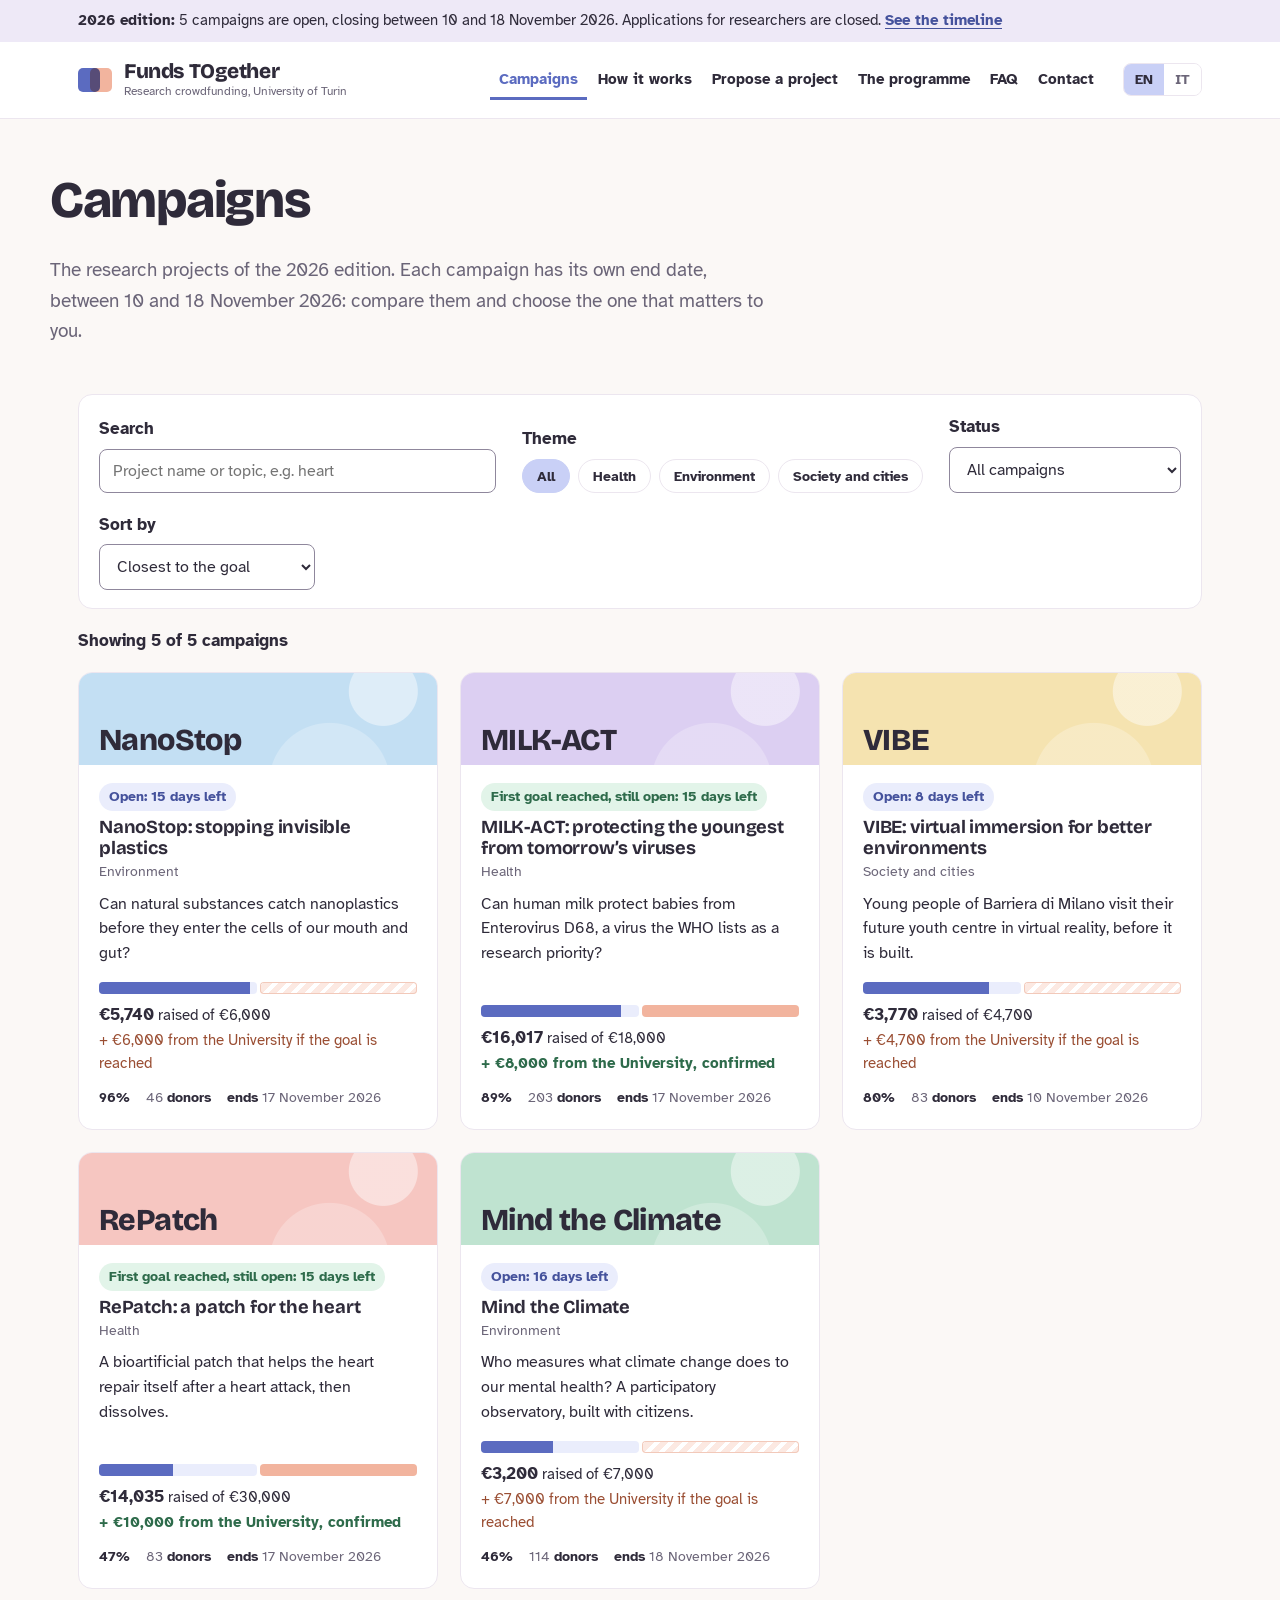
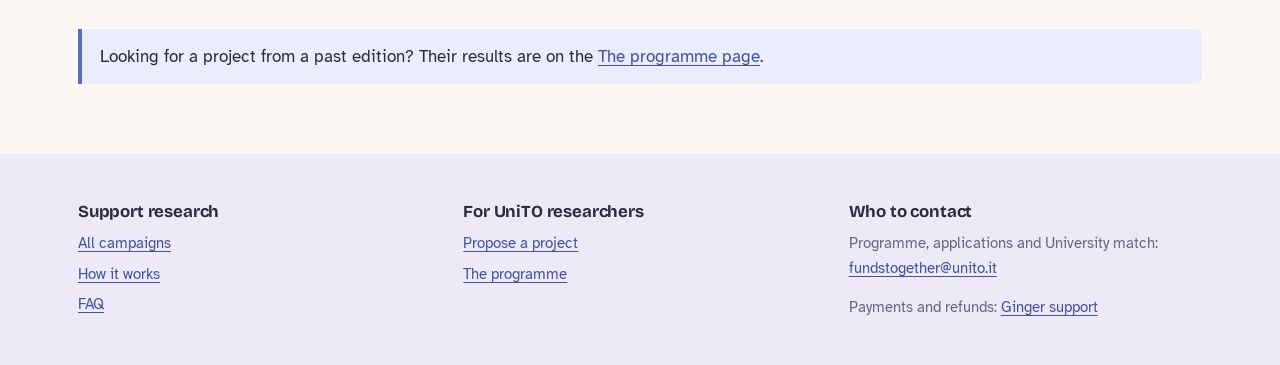
==== assignment2_gruppoL/campaigns.html @ 94614e78 "Add files via upload" ====
<!doctype html>
<html lang="en">
<head>
  <meta charset="utf-8">
  <meta name="viewport" content="width=device-width, initial-scale=1">
  <title>Campaigns | Funds TOgether</title>
  <script src="js/lang.js"></script>
  <link rel="stylesheet" href="css/style.css">
  <script src="js/data.js" defer></script>
  <script src="js/common.js" defer></script>
  <script src="js/campaigns.js" defer></script>
</head>
<body data-page="campaigns" data-title-en="Campaigns" data-title-it="Campagne">
  <div id="site-header"></div>

  <main id="main">
    <div class="wrap page-head">
      <h1><span data-l="en">Campaigns</span><span data-l="it">Campagne</span></h1>
      <p class="lead">
        <span data-l="en">The research projects of the 2026 edition. Each campaign has its own end date, between 10 and 18 November 2026: compare them and choose the one that matters to you.</span>
        <span data-l="it">I progetti di ricerca dell’edizione 2026. Ogni campagna ha la sua scadenza, tra il 10 e il 18 novembre 2026: confrontale e scegli quella che ti sta a cuore.</span>
      </p>
    </div>

    <div class="wrap" style="padding-bottom:70px">
      <form class="toolbar" id="filters" role="search" onsubmit="return false">
        <div class="field" style="flex:1 1 260px">
          <label for="q"><span data-l="en">Search</span><span data-l="it">Cerca</span></label>
          <input id="q" type="search" autocomplete="off" data-ph-en="Project name or topic, e.g. heart" data-ph-it="Nome del progetto o tema, es. cuore">
        </div>
        <div class="field">
          <span class="label" id="theme-label"><span data-l="en">Theme</span><span data-l="it">Tema</span></span>
          <div class="chips" role="group" aria-labelledby="theme-label" id="theme-chips">
            <button type="button" class="chip" data-theme="all" aria-pressed="true"><span data-l="en">All</span><span data-l="it">Tutti</span></button>
            <button type="button" class="chip" data-theme="health" aria-pressed="false"><span data-l="en">Health</span><span data-l="it">Salute</span></button>
            <button type="button" class="chip" data-theme="environment" aria-pressed="false"><span data-l="en">Environment</span><span data-l="it">Ambiente</span></button>
            <button type="button" class="chip" data-theme="society" aria-pressed="false"><span data-l="en">Society and cities</span><span data-l="it">Società e città</span></button>
          </div>
        </div>
        <div class="field">
          <label for="status"><span data-l="en">Status</span><span data-l="it">Stato</span></label>
          <select id="status">
            <option value="all" data-en="All campaigns" data-it="Tutte le campagne">All campaigns</option>
            <option value="open" data-en="Still collecting for the goal" data-it="Ancora in raccolta per l’obiettivo">Still collecting for the goal</option>
            <option value="reached" data-en="Goal already reached" data-it="Obiettivo già raggiunto">Goal already reached</option>
          </select>
        </div>
        <div class="field">
          <label for="sort"><span data-l="en">Sort by</span><span data-l="it">Ordina per</span></label>
          <select id="sort">
            <option value="close" data-en="Closest to the goal" data-it="Più vicini all’obiettivo">Closest to the goal</option>
            <option value="far" data-en="Most in need of support" data-it="Che hanno più bisogno di sostegno">Most in need of support</option>
            <option value="donors" data-en="Most donors" data-it="Più donatori">Most donors</option>
            <option value="az" data-en="Name (A–Z)" data-it="Nome (A–Z)">Name (A–Z)</option>
          </select>
        </div>
      </form>

      <h2 class="sr-only">Campaign list</h2>
      <p class="result-count" id="count" aria-live="polite"></p>
      <div class="card-grid" id="list"></div>

      <div class="empty" id="empty" hidden>
        <h2 style="font-size:1.3rem"><span data-l="en">No campaign matches these filters</span><span data-l="it">Nessuna campagna corrisponde a questi filtri</span></h2>
        <p><span data-l="en">Try another word, or show all the campaigns again.</span><span data-l="it">Prova un’altra parola, oppure mostra di nuovo tutte le campagne.</span></p>
        <button type="button" class="btn" id="reset"><span data-l="en">Show all campaigns</span><span data-l="it">Mostra tutte le campagne</span></button>
      </div>

      <div class="note note--info" style="margin-top:40px">
        <p>
          <span data-l="en">Looking for a project from a past edition? Their results are on the</span>
          <span data-l="it">Cerchi un progetto di un’edizione passata? I risultati sono nella pagina</span>
          <a href="programme.html#editions"><span data-l="en">The programme page</span><span data-l="it">Il programma</span></a>.
        </p>
      </div>
    </div>
  </main>

  <div id="site-footer"></div>
</body>
</html>
---- assignment2_gruppoL/css/style.css ----
@import url('https://fonts.googleapis.com/css2?family=Atkinson+Hyperlegible:ital,wght@0,400;0,700;1,400&family=Bricolage+Grotesque:opsz,wght@12..96,500;12..96,700;12..96,800&display=swap');

:root {
  --bg: #FBF8F6;
  --surface: #FFFFFF;
  --ink: #2F2B3A;
  --muted: #6B6578;
  --line: #ECE6EF;
  --donor: #5B6BC0;
  --donor-dark: #45529C;
  --donor-soft: #EAEDFC;
  --match: #F2B49E;
  --match-soft: #FCE9E2;
  --ok: #2E6B4B;
  --ok-soft: #E2F4E9;
  --err: #B44A4A;
  --err-soft: #FCE8E8;
  --radius: 14px;
  --btn: #C9D0F6;
  --btn-hover: #B4BEF1;
  --pastel: #EEE9F7;
  --font-body: 'Atkinson Hyperlegible', 'Segoe UI', system-ui, sans-serif;
  --font-head: 'Bricolage Grotesque', 'Segoe UI', system-ui, sans-serif;
}

html[lang="en"] [data-l="it"],
html[lang="it"] [data-l="en"] { display: none !important; }

*, *::before, *::after { box-sizing: border-box; }
html { scroll-behavior: smooth; }
body {
  margin: 0;
  background: var(--bg);
  color: var(--ink);
  font: 17px/1.6 var(--font-body);
  -webkit-font-smoothing: antialiased;
}
img { max-width: 100%; display: block; }
a { color: var(--donor); text-underline-offset: 3px; }
a:hover { color: var(--donor-dark); }
h1, h2, h3, h4 { font-family: var(--font-head); line-height: 1.15; margin: 0 0 .5em; letter-spacing: -0.01em; }
h1 { font-size: clamp(2.3rem, 4vw, 3.5rem); font-weight: 800; letter-spacing: -0.025em; }
h2 { font-size: 1.85rem; font-weight: 700; }
h3 { font-size: 1.25rem; font-weight: 700; }
p { margin: 0 0 1em; }
.lead { font-size: 1.2rem; color: var(--muted); max-width: 60ch; }
.muted { color: var(--muted); }
.small { font-size: .9rem; }
.wrap { max-width: 1180px; margin: 0 auto; padding: 0 28px; }
.narrow { max-width: 760px; }
.sr-only { position: absolute; width: 1px; height: 1px; overflow: hidden; clip: rect(0 0 0 0); white-space: nowrap; }
:focus-visible { outline: 3px solid var(--donor); outline-offset: 2px; border-radius: 4px; }

.skip { position: absolute; left: 12px; top: -60px; background: var(--ink); color: #fff; padding: 10px 16px; border-radius: 6px; z-index: 50; }
.skip:focus { top: 12px; color: #fff; }

/* ---------- edition bar (problem C3: always say which phase we are in) ---------- */
.edition-bar { background: var(--pastel); color: var(--ink); font-size: .92rem; }
.edition-bar p { margin: 0; padding: 9px 0; }
.edition-bar a { color: var(--donor-dark); font-weight: 700; }

.site-header { background: var(--surface); border-bottom: 1px solid var(--line); position: sticky; top: 0; z-index: 20; }
.header-inner { display: flex; align-items: center; gap: 20px; min-height: 76px; }
.brand { display: flex; align-items: center; gap: 12px; text-decoration: none; color: var(--ink); flex-shrink: 0; }
.brand:hover { color: var(--ink); }
.brand-mark { position: relative; width: 34px; height: 24px; }
.brand-mark i { position: absolute; top: 0; width: 22px; height: 24px; border-radius: 5px; }
.brand-mark i:first-child { left: 0; background: var(--donor); }
.brand-mark i:last-child { right: 0; background: var(--match); mix-blend-mode: multiply; }
.brand-text { display: flex; flex-direction: column; line-height: 1.15; }
.brand-name { font-family: var(--font-head); font-weight: 800; font-size: 1.3rem; letter-spacing: -0.02em; }
.brand-sub { font-size: .78rem; color: var(--muted); }
.nav { list-style: none; margin: 0; padding: 0; display: flex; gap: 2px; flex-wrap: nowrap; white-space: nowrap; }
.nav a { display: block; padding: 8px 9px; color: var(--ink); text-decoration: none; font-weight: 700; font-size: .95rem; border-radius: 6px; }
.nav a:hover { background: var(--bg); color: var(--ink); }
.nav a[aria-current="page"] { color: var(--donor); box-shadow: inset 0 -3px 0 var(--donor); border-radius: 0; }
nav[aria-label="Main"] { margin-left: auto; }
.lang-switch { display: flex; border: 1px solid var(--line); border-radius: 8px; overflow: hidden; flex-shrink: 0; }
.lang-switch button { font: 700 .85rem var(--font-body); padding: 7px 11px; border: 0; background: var(--surface); color: var(--muted); cursor: pointer; }
.lang-switch button[aria-pressed="true"] { background: var(--btn); color: var(--ink); }
.lang-switch button:hover:not([aria-pressed="true"]) { background: var(--bg); color: var(--ink); }

.btn {
  display: inline-flex; align-items: center; justify-content: center; gap: 8px;
  font: 700 1rem var(--font-body); padding: 13px 22px; border-radius: 8px;
  border: 2px solid #7F8DD6; background: var(--btn); color: var(--ink); text-decoration: none; cursor: pointer;
}
.btn:hover { background: var(--btn-hover); border-color: var(--donor); color: var(--ink); }
.btn--ghost { background: transparent; color: var(--donor); }
.btn--ghost:hover { background: var(--donor-soft); color: var(--donor-dark); }
.btn--block { width: 100%; }
.btn[disabled], .btn[aria-disabled="true"] { opacity: .55; cursor: not-allowed; }
.btn .spinner { width: 16px; height: 16px; border: 2px solid rgba(47,43,58,.25); border-top-color: var(--ink); border-radius: 50%; animation: spin .8s linear infinite; }
@keyframes spin { to { transform: rotate(360deg); } }
.link-back { display: inline-block; margin-bottom: 18px; font-weight: 700; text-decoration: none; }
.link-back::before { content: '‹ '; }

main { display: block; }
.section { padding: 64px 0; }
.section--tight { padding: 40px 0; }
.section--white { background: var(--surface); border-top: 1px solid var(--line); border-bottom: 1px solid var(--line); }
.page-head { padding: 52px 0 28px; }
.page-head h1 { max-width: 20ch; }
.breadcrumb { font-size: .9rem; margin-bottom: 14px; color: var(--muted); }
.breadcrumb ol { list-style: none; margin: 0; padding: 0; display: flex; flex-wrap: wrap; gap: 6px; }
.breadcrumb li + li::before { content: '›'; margin-right: 6px; color: var(--muted); }
.section-head { display: flex; justify-content: space-between; align-items: end; gap: 20px; margin-bottom: 26px; flex-wrap: wrap; }
.section-head h2 { margin: 0; }

.hero { padding: 64px 0 56px; }
.hero-grid { display: grid; grid-template-columns: 1.15fr .85fr; gap: 56px; align-items: start; }
.hero h1 { max-width: 16ch; }
.paths { display: grid; grid-template-columns: 1fr 1fr; gap: 16px; margin-top: 30px; }
.path {
  display: block; padding: 22px 22px 20px; border-radius: var(--radius); text-decoration: none;
  background: var(--surface); border: 2px solid var(--line); color: var(--ink);
}
.path:hover { border-color: var(--donor); color: var(--ink); }
.path strong { display: block; font-family: var(--font-head); font-size: 1.3rem; margin-bottom: 4px; color: var(--donor); }
.path span { color: var(--muted); font-size: .95rem; }
.path--primary { background: var(--btn); border-color: var(--btn); }
.path--primary strong, .path--primary span { color: var(--ink); }
.path--primary:hover { background: var(--btn-hover); border-color: var(--btn-hover); }

.simulator { background: var(--surface); border: 1px solid var(--line); border-radius: 14px; padding: 28px; }
.simulator h2 { font-size: 1.35rem; }
.sim-amount { display: flex; align-items: baseline; gap: 10px; margin: 18px 0 8px; }
.sim-amount output { font-family: var(--font-head); font-weight: 800; font-size: 2.6rem; line-height: 1; }
.sim-range { width: 100%; accent-color: var(--donor); margin: 6px 0 22px; }
.sim-bars { display: grid; grid-template-columns: auto 1fr; gap: 10px 14px; align-items: center; }
.sim-bar { height: 28px; border-radius: 6px; min-width: 6px; transition: width .25s ease; }
.sim-bar--you { background: var(--donor); }
.sim-bar--match { background: var(--match); }
.sim-total { margin-top: 18px; padding-top: 16px; border-top: 1px dashed var(--line); font-size: 1.05rem; }
.sim-total strong { font-family: var(--font-head); font-size: 1.5rem; }

.steps { list-style: none; margin: 0; padding: 0; display: grid; grid-template-columns: repeat(3, 1fr); gap: 28px; counter-reset: s; }
.steps li { counter-increment: s; position: relative; padding-top: 52px; }
.steps li::before {
  content: counter(s); position: absolute; top: 0; left: 0; width: 38px; height: 38px; border-radius: 50%;
  background: var(--pastel); color: var(--ink); font: 800 1.1rem/38px var(--font-head); text-align: center;
}
.steps h3 { margin-bottom: 6px; }
.steps--4 { grid-template-columns: repeat(4, 1fr); }

.card-grid { display: grid; grid-template-columns: repeat(auto-fill, minmax(330px, 1fr)); gap: 22px; }
.card { background: var(--surface); border: 1px solid var(--line); border-radius: var(--radius); overflow: hidden; display: flex; flex-direction: column; position: relative; }
.card:hover { border-color: #D8D0DE; }
.card-band {
  height: 92px; background: var(--accent); position: relative; overflow: hidden; display: flex; align-items: flex-end; padding: 0 20px 10px;
  background-image: radial-gradient(circle at 85% 20%, rgba(255,255,255,.45) 0 34px, transparent 35px), radial-gradient(circle at 70% 120%, rgba(255,255,255,.25) 0 60px, transparent 61px);
}
.card-short { font-family: var(--font-head); font-weight: 800; font-size: 1.9rem; color: var(--ink); letter-spacing: -0.02em; line-height: 1; }
.card-body { padding: 18px 20px 20px; display: flex; flex-direction: column; flex: 1; }
.card-title { font-size: 1.15rem; margin: 6px 0 2px; }
.card-title a { color: var(--ink); text-decoration: none; }
.card-title a::after { content: ''; position: absolute; inset: 0; }
.card-title a:hover { text-decoration: underline; }
.card-theme { font-size: .88rem; color: var(--muted); margin-bottom: 8px; }
.card-tagline { font-size: .97rem; margin-bottom: 16px; flex: 1; }
.card-facts { display: flex; flex-wrap: wrap; gap: 6px 16px; font-size: .9rem; color: var(--muted); margin: 10px 0 0; }
.card-facts span:first-child { color: var(--ink); font-weight: 700; }

.status { display: inline-block; font-size: .85rem; font-weight: 700; padding: 3px 10px; border-radius: 999px; margin: 0; align-self: flex-start; }
.status--open { background: var(--donor-soft); color: var(--donor-dark); }
.status--reached { background: var(--ok-soft); color: var(--ok); }
.status--closed { background: #F1EDF4; color: var(--muted); }

.meter-track { display: flex; gap: 3px; height: 12px; }
.meter--big .meter-track { height: 20px; }
.meter-donors, .meter-match { flex: 1; border-radius: 4px; overflow: hidden; position: relative; }
.meter-donors { background: var(--donor-soft); }
.meter-donors span { display: block; height: 100%; background: var(--donor); }
.meter-match { background: repeating-linear-gradient(-45deg, var(--match-soft) 0 6px, #fff 6px 10px); box-shadow: inset 0 0 0 1px #F2C9BA; }
.is-reached .meter-match { background: var(--match); box-shadow: none; }
.meter-legend { margin-top: 8px; font-size: .92rem; }
.meter-legend p { margin: 0; }
.meter-raised strong { font-size: 1.05rem; }
.meter--big .meter-raised { font-size: 1.05rem; }
.meter--big .meter-raised strong { font-family: var(--font-head); font-size: 1.9rem; }
.meter-match-label { color: #9A4E33; }
.is-reached .meter-match-label { color: var(--ok); font-weight: 700; }

.toolbar { background: var(--surface); border: 1px solid var(--line); border-radius: var(--radius); padding: 18px 20px; display: flex; flex-wrap: wrap; gap: 18px 26px; align-items: end; margin-bottom: 18px; }
.toolbar .field { margin: 0; }
.chips { display: flex; gap: 8px; flex-wrap: wrap; }
.chip { font: 700 .9rem var(--font-body); padding: 7px 14px; border-radius: 999px; border: 1px solid var(--line); background: var(--surface); color: var(--ink); cursor: pointer; }
.chip[aria-pressed="true"] { background: var(--btn); color: var(--ink); border-color: var(--btn); }
.result-count { font-weight: 700; margin: 6px 0 18px; }
.empty { background: var(--surface); border: 2px dashed var(--line); border-radius: var(--radius); padding: 40px; text-align: center; }

.field { margin-bottom: 20px; }
.field > label, .field > .label, fieldset legend { display: block; font-weight: 700; margin-bottom: 6px; }
.hint { display: block; font-size: .9rem; color: var(--muted); margin: -2px 0 8px; font-weight: 400; }
input[type="text"], input[type="email"], input[type="number"], input[type="search"], select, textarea {
  width: 100%; font: 1rem var(--font-body); color: var(--ink); padding: 11px 13px; border: 1.5px solid #8F879C; border-radius: 8px; background: #fff;
}
textarea { min-height: 130px; resize: vertical; }
input:focus, select:focus, textarea:focus { outline: 3px solid var(--donor); border-color: var(--donor); }
[aria-invalid="true"] { border-color: var(--err) !important; background: #FFF9F7; }
.field-error { display: none; color: var(--err); font-weight: 700; font-size: .92rem; margin-top: 6px; }
.field-error:not(:empty) { display: block; }
.field-error::before { content: '! '; }
.field-ok { color: var(--ok); font-size: .92rem; font-weight: 700; margin-top: 6px; }
fieldset { border: 0; padding: 0; margin: 0 0 20px; }
.check { display: flex; gap: 10px; align-items: flex-start; font-weight: 400; margin-bottom: 10px; }
.check input { width: 20px; height: 20px; margin-top: 3px; accent-color: var(--donor); flex-shrink: 0; }
.counter { font-size: .85rem; color: var(--muted); text-align: right; margin-top: 4px; }
.counter.is-over { color: var(--err); font-weight: 700; }
.form-row { display: grid; grid-template-columns: 1fr 1fr; gap: 0 18px; }

.error-summary { border: 2px solid var(--err); background: var(--err-soft); border-radius: var(--radius); padding: 16px 20px; margin-bottom: 24px; }
.error-summary h2 { font-size: 1.1rem; color: var(--err); margin-bottom: 6px; }
.error-summary ul { margin: 0; padding-left: 20px; }
.error-summary a { color: var(--err); font-weight: 700; }

.success-box { border: 2px solid var(--ok); background: var(--ok-soft); border-radius: var(--radius); padding: 22px 24px; }
.success-box h2 { color: var(--ok); font-size: 1.35rem; }
.withdraw { margin-top: 18px; padding-top: 16px; border-top: 1px solid var(--line); }
.confirm-box { border: 2px solid var(--err); background: var(--err-soft); border-radius: var(--radius); padding: 18px 20px; }
.confirm-box h3 { color: var(--err); margin-top: 0; }
.btn--danger { background: var(--err); border-color: var(--err); color: #fff; }
.btn--danger:hover { background: #8E342C; border-color: #8E342C; color: #fff; }

.panel { background: var(--surface); border: 1px solid var(--line); border-radius: var(--radius); padding: 24px; }
.note { border-left: 4px solid var(--match); background: var(--match-soft); padding: 14px 18px; border-radius: 0 8px 8px 0; }
.note--info { border-color: var(--donor); background: var(--donor-soft); }
.note--info a { color: var(--donor-dark); }
.note p:last-child { margin: 0; }
.conditions { list-style: none; padding: 0; margin: 0; }
.conditions li { padding: 10px 0 10px 30px; border-top: 1px solid var(--line); position: relative; font-size: .95rem; }
.conditions li:first-child { border-top: 0; }
.conditions li::before { content: ''; position: absolute; left: 4px; top: 17px; width: 12px; height: 12px; border-radius: 3px; background: var(--donor); }
.conditions li.c-match::before { background: var(--match); }

.project-hero { background: var(--accent); color: var(--ink); padding: 36px 0 40px; position: relative; overflow: hidden; }
.project-hero::after { content: ''; position: absolute; right: -80px; top: -120px; width: 380px; height: 380px; border-radius: 50%; background: rgba(255,255,255,.35); }
.project-hero .breadcrumb, .project-hero .breadcrumb a, .project-hero .breadcrumb li + li::before { color: var(--ink); }
.project-hero h1 { max-width: 22ch; margin-bottom: 12px; }
.project-hero .lead { color: var(--ink); }
@media (min-width: 901px) { .project-hero .wrap > * { max-width: calc(100% - 420px); } }
.project-hero .card-theme { color: var(--ink); }
.project-layout { display: grid; grid-template-columns: 1fr 380px; gap: 40px; align-items: start; padding: 36px 0 70px; }
.funding-box { position: sticky; top: 96px; margin-top: -90px; z-index: 2; box-shadow: 0 10px 30px rgba(47, 43, 58, .07); }
.funding-box .btn { margin: 18px 0 10px; }
.funding-box .conditions { margin-top: 12px; }
.stretch { margin-top: 14px; padding: 12px 14px; border-radius: 8px; background: var(--bg); font-size: .93rem; }
.facts-row { display: flex; gap: 22px; margin: 14px 0 0; }
.facts-row div { display: flex; flex-direction: column; }
.facts-row strong { font-family: var(--font-head); font-size: 1.4rem; }
.facts-row span { font-size: .85rem; color: var(--muted); }
.tabs { display: flex; gap: 2px; border-bottom: 1px solid var(--line); margin-bottom: 30px; position: sticky; top: 77px; background: var(--bg); z-index: 1; flex-wrap: wrap; }
.tabs a { padding: 12px 14px; font-weight: 700; text-decoration: none; color: var(--muted); }
.tabs a:hover { color: var(--ink); }
.project-section { margin-bottom: 46px; scroll-margin-top: 150px; }
.project-section > p { max-width: 68ch; }
.rewards { display: grid; gap: 12px; }
.reward { display: grid; grid-template-columns: 90px 1fr auto; gap: 16px; align-items: center; padding: 16px 18px; background: var(--surface); border: 1px solid var(--line); border-radius: var(--radius); }
.reward-amount { font-family: var(--font-head); font-weight: 800; font-size: 1.4rem; }
.reward h3 { font-size: 1.05rem; margin: 0 0 2px; }
.reward p { margin: 0; font-size: .93rem; color: var(--muted); }
.avail { font-size: .85rem; font-weight: 700; padding: 3px 10px; border-radius: 999px; white-space: nowrap; background: var(--ok-soft); color: var(--ok); }
.avail--few { background: var(--match-soft); color: #9A4E33; }
.avail--none { background: #F1EDF4; color: var(--muted); }
.reward.is-soldout { opacity: .7; }
table.budget { width: 100%; border-collapse: collapse; background: var(--surface); border: 1px solid var(--line); border-radius: var(--radius); overflow: hidden; }
.budget th, .budget td { text-align: left; padding: 12px 16px; border-bottom: 1px solid var(--line); vertical-align: middle; }
.budget th { font-size: .9rem; color: var(--muted); background: #F8F6FB; }
.budget td.num, .budget th.num { text-align: right; white-space: nowrap; }
.budget tfoot td { font-weight: 700; border-bottom: 0; }
.budget .share { height: 8px; background: var(--donor-soft); border-radius: 4px; min-width: 120px; }
.budget .share span { display: block; height: 100%; background: var(--donor); border-radius: 4px; }
.team { list-style: none; padding: 0; margin: 0; display: grid; grid-template-columns: repeat(auto-fill, minmax(220px, 1fr)); gap: 12px; }
.team li { background: var(--surface); border: 1px solid var(--line); border-radius: var(--radius); padding: 16px; display: flex; gap: 12px; align-items: center; }
.avatar { width: 46px; height: 46px; border-radius: 50%; background: var(--accent, var(--donor-soft)); color: var(--ink); display: grid; place-items: center; font-weight: 700; flex-shrink: 0; }
.team strong { display: block; }
.team span { font-size: .9rem; color: var(--muted); }
.team .avatar { font-size: 1rem; color: var(--ink); }
.timeline { list-style: none; padding: 0; margin: 0; border-left: 3px solid var(--line); }
.timeline li { padding: 0 0 22px 22px; position: relative; }
.timeline li::before { content: ''; position: absolute; left: -9px; top: 6px; width: 15px; height: 15px; border-radius: 50%; background: var(--surface); border: 3px solid var(--donor); }
.timeline time { font-size: .88rem; color: var(--muted); font-weight: 700; }
.timeline h3 { font-size: 1.05rem; margin: 2px 0 4px; }
.timeline p { margin: 0; max-width: 64ch; }
.timeline li.is-now::before { background: var(--donor); }
.supporters { display: flex; flex-wrap: wrap; gap: 8px; list-style: none; padding: 0; margin: 0 0 12px; }
.supporters li { background: var(--surface); border: 1px solid var(--line); border-radius: 999px; padding: 4px 12px; font-size: .9rem; }

.stepper { list-style: none; display: flex; gap: 0; padding: 0; margin: 0 0 32px; counter-reset: st; }
.stepper li { counter-increment: st; flex: 1; padding: 12px 0 0; border-top: 4px solid var(--line); font-weight: 700; color: var(--muted); font-size: .95rem; }
.stepper li::before { content: counter(st) '. '; }
.stepper li[aria-current="step"] { border-color: var(--donor); color: var(--donor); }
.stepper li.is-done { border-color: var(--ink); color: var(--ink); }
.flow-layout { display: grid; grid-template-columns: 1fr 360px; gap: 40px; align-items: start; padding-bottom: 70px; }
.choice { display: grid; grid-template-columns: auto 1fr auto; gap: 14px; align-items: center; padding: 16px 18px; background: var(--surface); border: 2px solid var(--line); border-radius: var(--radius); margin-bottom: 10px; cursor: pointer; font-weight: 400; }
.choice:hover { border-color: #C6BCD2; }
.choice input { width: 20px; height: 20px; accent-color: var(--donor); margin: 0; }
.choice:has(input:checked) { border-color: var(--donor); background: #F2F4FD; }
.choice:has(input:disabled) { cursor: not-allowed; opacity: .6; }
.choice-title { font-weight: 700; display: block; }
.choice-desc { font-size: .92rem; color: var(--muted); }
.choice-amount { font-family: var(--font-head); font-weight: 800; font-size: 1.25rem; }
.amount-input { display: flex; align-items: center; max-width: 240px; }
.amount-input span { padding: 11px 13px; background: var(--bg); border: 1.5px solid #8F879C; border-right: 0; border-radius: 8px 0 0 8px; font-weight: 700; }
.amount-input input { border-radius: 0 8px 8px 0; font-size: 1.2rem; font-weight: 700; }
.quick { display: flex; gap: 8px; margin-top: 10px; flex-wrap: wrap; }
.summary { position: sticky; top: 100px; }
.summary h2 { font-size: 1.2rem; }
.summary dl { margin: 0 0 6px; display: grid; grid-template-columns: 1fr auto; gap: 8px 12px; }
.summary dt { color: var(--muted); }
.summary dd { margin: 0; font-weight: 700; text-align: right; }
.summary .total { border-top: 1px solid var(--line); padding-top: 10px; font-size: 1.1rem; }
.flow-actions { display: flex; gap: 14px; align-items: center; margin-top: 26px; flex-wrap: wrap; }
.pay-panel { margin: -2px 0 12px 34px; padding: 16px 18px; background: var(--surface); border: 1px solid var(--line); border-radius: 8px; }

.confirm-head { display: flex; gap: 18px; align-items: flex-start; }
.confirm-icon { width: 56px; height: 56px; border-radius: 50%; background: var(--ok); display: grid; place-items: center; flex-shrink: 0; }
.confirm-icon svg { width: 28px; height: 28px; }

.faq-layout { display: grid; grid-template-columns: 240px 1fr; gap: 40px; align-items: start; padding-bottom: 70px; }
.faq-cats { position: sticky; top: 100px; display: flex; flex-direction: column; gap: 6px; }
.faq-cats .chip { text-align: left; border-radius: 8px; }
details.qa { background: var(--surface); border: 1px solid var(--line); border-radius: var(--radius); margin-bottom: 10px; }
details.qa summary { cursor: pointer; padding: 16px 48px 16px 20px; font-weight: 700; list-style: none; position: relative; }
details.qa summary::-webkit-details-marker { display: none; }
details.qa summary::after { content: '+'; position: absolute; right: 20px; top: 12px; font: 700 1.4rem var(--font-head); color: var(--donor); }
details.qa[open] summary::after { content: '–'; }
details.qa .qa-body { padding: 0 20px 18px; max-width: 70ch; }
.qa-cat { font-size: .82rem; color: var(--muted); font-weight: 700; display: block; margin-top: 2px; }
mark { background: var(--match-soft); color: inherit; padding: 0 2px; border-radius: 3px; }

.two-col { display: grid; grid-template-columns: 1fr 1fr; gap: 28px; }
.side-layout { display: grid; grid-template-columns: 1fr 340px; gap: 44px; align-items: start; padding-bottom: 70px; }
.toc { position: sticky; top: 100px; }
.toc ol { margin: 0; padding-left: 20px; }
.toc li { margin-bottom: 6px; }
.who { width: 100%; border-collapse: collapse; background: var(--surface); border: 1px solid var(--line); }
.who th, .who td { padding: 14px 16px; border-bottom: 1px solid var(--line); text-align: left; vertical-align: top; }
.who thead th { background: #F8F6FB; font-size: .92rem; }
.big-figure { font-family: var(--font-head); font-weight: 800; font-size: 3rem; line-height: 1; margin: 0 0 4px; }
.checklist { list-style: none; padding: 0; margin: 0; }
.checklist li { margin-bottom: 4px; }
.progress-note { font-weight: 700; margin: 10px 0 0; }
.route { margin-top: 18px; }
.route-result { margin-top: 14px; }

.site-footer { background: var(--pastel); color: var(--muted); padding: 48px 0 30px; font-size: .95rem; }
.site-footer h2 { font-size: 1.05rem; color: var(--ink); margin-bottom: 10px; }
.site-footer a { color: var(--donor-dark); }
.site-footer ul { list-style: none; padding: 0; margin: 0; }
.site-footer li { margin-bottom: 6px; }
.footer-grid { display: grid; grid-template-columns: repeat(3, 1fr); gap: 32px; }

@media (max-width: 1180px) {
  .nav { flex-wrap: wrap; }
  .header-inner { flex-wrap: wrap; padding: 12px 28px; gap: 10px 20px; }
  nav[aria-label="Main"] { order: 3; width: 100%; margin-left: 0; }
  .lang-switch { margin-left: auto; }
  .site-header { position: static; }
  .tabs { top: 0; }
}
@media (max-width: 900px) {
  .hero-grid, .project-layout, .flow-layout, .faq-layout, .side-layout, .two-col { grid-template-columns: 1fr; }
  .funding-box { position: static; margin-top: 0; }
  .summary, .faq-cats, .toc { position: static; }
  .steps, .steps--4, .footer-grid, .paths, .form-row { grid-template-columns: 1fr; }
  .reward { grid-template-columns: 1fr; }
}
@media (prefers-reduced-motion: reduce) {
  html { scroll-behavior: auto; }
  *, *::before, *::after { transition: none !important; animation: none !important; }
}
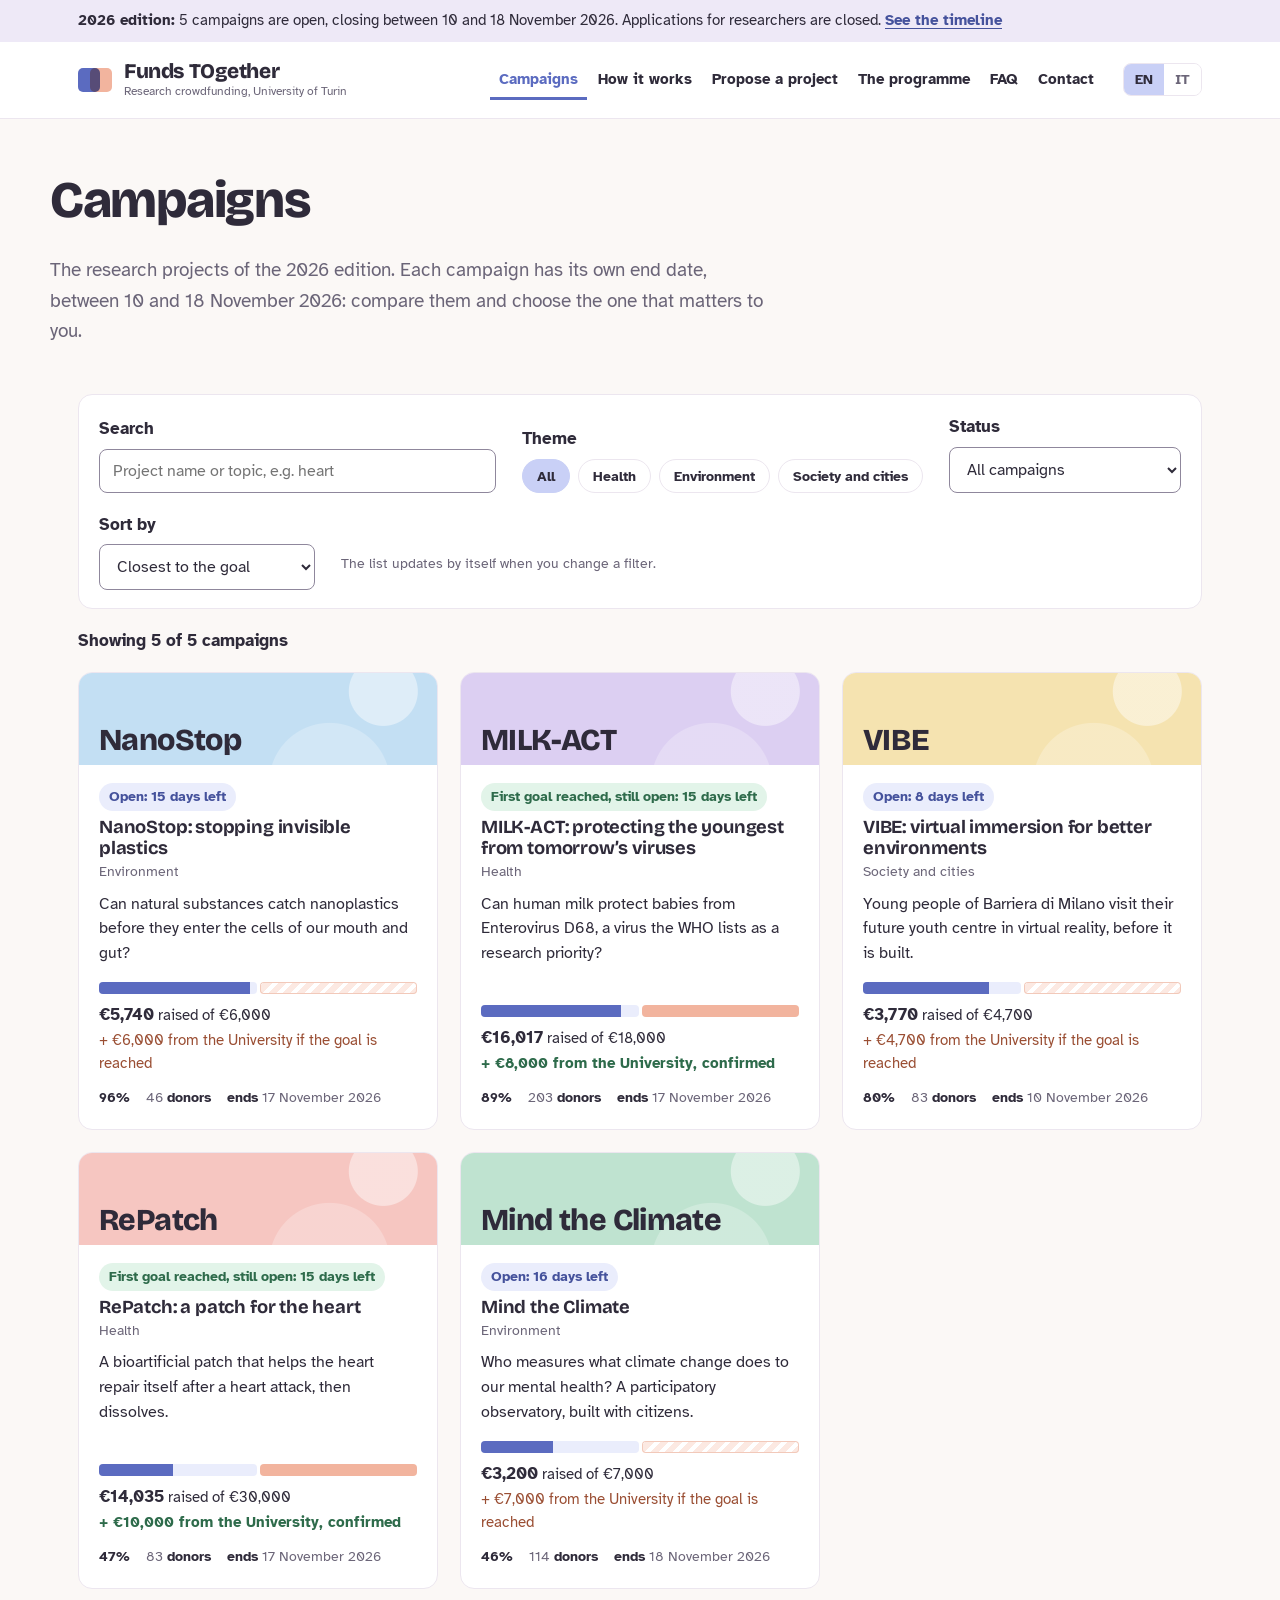
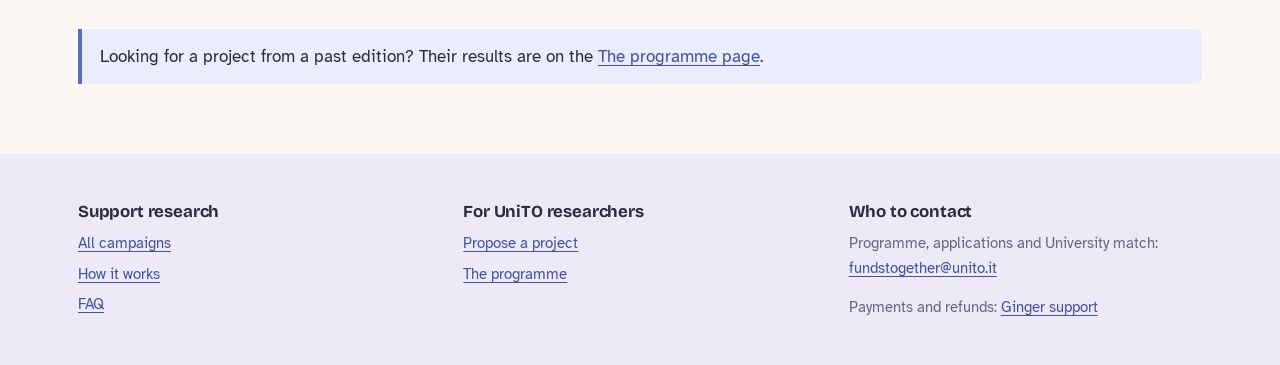
==== commit 5e119226: "Enhance select elements with accessibility features Added autocomplete and aria-describedby attribut" ====
--- a/assignment2_gruppoL/campaigns.html
+++ b/assignment2_gruppoL/campaigns.html
@@ -39,7 +39,7 @@
         </div>
         <div class="field">
           <label for="status"><span data-l="en">Status</span><span data-l="it">Stato</span></label>
-          <select id="status">
+          <select id="status" autocomplete="off" aria-describedby="filter-hint">
             <option value="all" data-en="All campaigns" data-it="Tutte le campagne">All campaigns</option>
             <option value="open" data-en="Still collecting for the goal" data-it="Ancora in raccolta per l’obiettivo">Still collecting for the goal</option>
             <option value="reached" data-en="Goal already reached" data-it="Obiettivo già raggiunto">Goal already reached</option>
@@ -47,13 +47,14 @@
         </div>
         <div class="field">
           <label for="sort"><span data-l="en">Sort by</span><span data-l="it">Ordina per</span></label>
-          <select id="sort">
+          <select id="sort" autocomplete="off" aria-describedby="filter-hint">
             <option value="close" data-en="Closest to the goal" data-it="Più vicini all’obiettivo">Closest to the goal</option>
             <option value="far" data-en="Most in need of support" data-it="Che hanno più bisogno di sostegno">Most in need of support</option>
             <option value="donors" data-en="Most donors" data-it="Più donatori">Most donors</option>
             <option value="az" data-en="Name (A–Z)" data-it="Nome (A–Z)">Name (A–Z)</option>
           </select>
         </div>
+        <p class="small muted filter-hint" id="filter-hint"><span data-l="en">The list updates by itself when you change a filter.</span><span data-l="it">L’elenco si aggiorna da solo quando cambi un filtro.</span></p>
       </form>
 
       <h2 class="sr-only">Campaign list</h2>
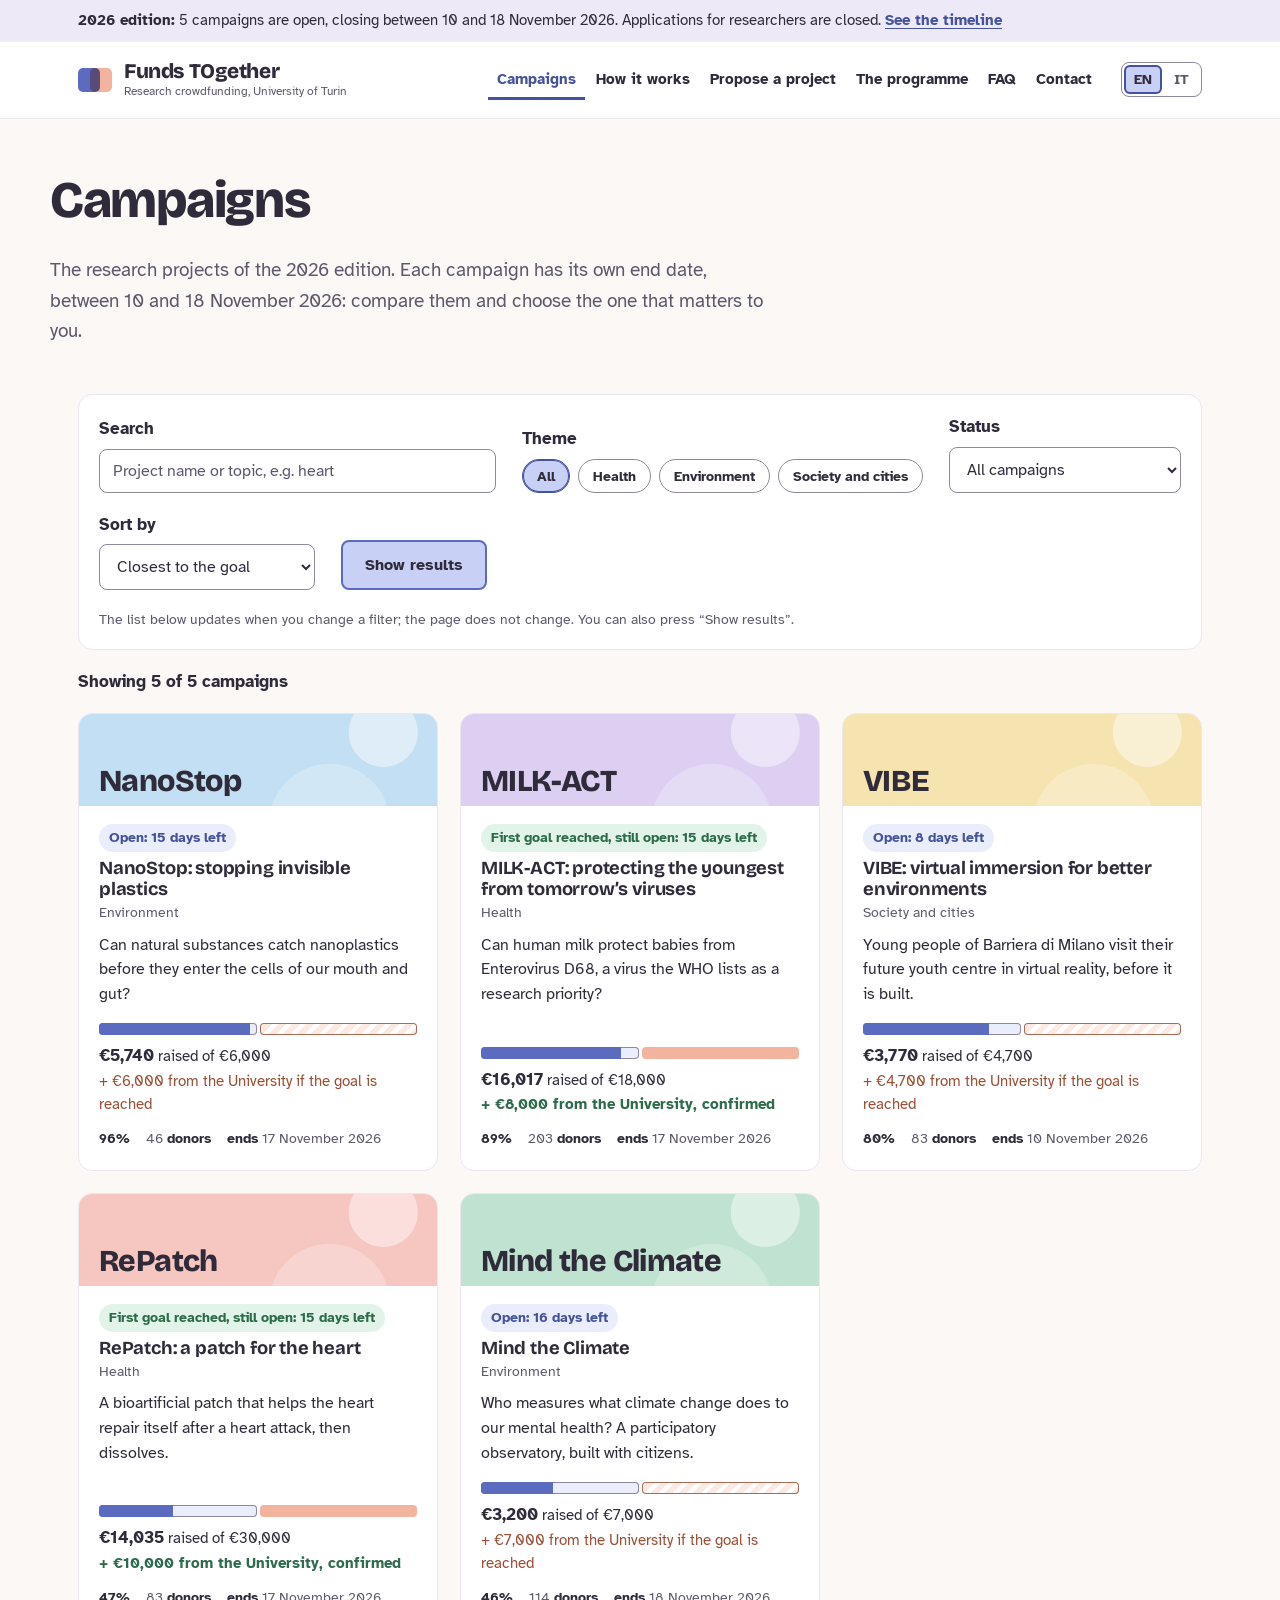
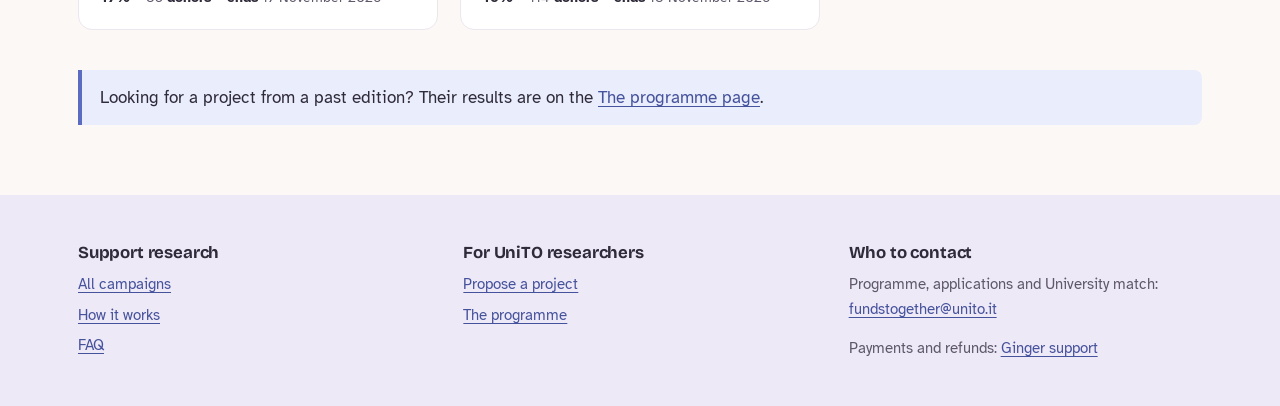
==== commit 7050c61a: "Enhance filter form with submit button and hints Added explicit submit button for the filter form an" ====
--- a/assignment2_gruppoL/campaigns.html
+++ b/assignment2_gruppoL/campaigns.html
@@ -23,7 +23,7 @@
     </div>
 
     <div class="wrap" style="padding-bottom:70px">
-      <form class="toolbar" id="filters" role="search" onsubmit="return false">
+      <form class="toolbar" id="filters" role="search" action="campaigns.html">
         <div class="field" style="flex:1 1 260px">
           <label for="q"><span data-l="en">Search</span><span data-l="it">Cerca</span></label>
           <input id="q" type="search" autocomplete="off" data-ph-en="Project name or topic, e.g. heart" data-ph-it="Nome del progetto o tema, es. cuore">
@@ -54,7 +54,12 @@
             <option value="az" data-en="Name (A–Z)" data-it="Nome (A–Z)">Name (A–Z)</option>
           </select>
         </div>
-        <p class="small muted filter-hint" id="filter-hint"><span data-l="en">The list updates by itself when you change a filter.</span><span data-l="it">L’elenco si aggiorna da solo quando cambi un filtro.</span></p>
+        <!-- Explicit submit button (WCAG 3.2.2, technique H32): the form can be sent on purpose,
+             changing a filter only updates the list below and never moves the user elsewhere. -->
+        <div class="field">
+          <button type="submit" class="btn" id="apply-filters"><span data-l="en">Show results</span><span data-l="it">Mostra i risultati</span></button>
+        </div>
+        <p class="small muted filter-hint" id="filter-hint"><span data-l="en">The list below updates when you change a filter; the page does not change. You can also press “Show results”.</span><span data-l="it">L’elenco qui sotto si aggiorna quando cambi un filtro; la pagina non cambia. Puoi anche premere “Mostra i risultati”.</span></p>
       </form>
 
       <h2 class="sr-only">Campaign list</h2>
--- a/assignment2_gruppoL/css/style.css
+++ b/assignment2_gruppoL/css/style.css
@@ -5,8 +5,9 @@
   --bg: #FBF8F6;
   --surface: #FFFFFF;
   --ink: #2F2B3A;
-  --muted: #6B6578;
+  --muted: #5E586B;
   --line: #ECE6EF;
+  --edge: #8F879C;   /* borders of controls: at least 3:1 on white (WCAG 1.4.11) */
   --donor: #5B6BC0;
   --donor-dark: #45529C;
   --donor-soft: #EAEDFC;
@@ -14,7 +15,7 @@
   --match-soft: #FCE9E2;
   --ok: #2E6B4B;
   --ok-soft: #E2F4E9;
-  --err: #B44A4A;
+  --err: #A33C3C;
   --err-soft: #FCE8E8;
   --radius: 14px;
   --btn: #C9D0F6;
@@ -37,8 +38,8 @@
   -webkit-font-smoothing: antialiased;
 }
 img { max-width: 100%; display: block; }
-a { color: var(--donor); text-underline-offset: 3px; }
-a:hover { color: var(--donor-dark); }
+a { color: var(--donor-dark); text-underline-offset: 3px; }
+a:hover { color: var(--ink); }
 h1, h2, h3, h4 { font-family: var(--font-head); line-height: 1.15; margin: 0 0 .5em; letter-spacing: -0.01em; }
 h1 { font-size: clamp(2.3rem, 4vw, 3.5rem); font-weight: 800; letter-spacing: -0.025em; }
 h2 { font-size: 1.85rem; font-weight: 700; }
@@ -49,11 +50,14 @@
 .small { font-size: .9rem; }
 .wrap { max-width: 1180px; margin: 0 auto; padding: 0 28px; }
 .narrow { max-width: 760px; }
-.sr-only { position: absolute; width: 1px; height: 1px; overflow: hidden; clip: rect(0 0 0 0); white-space: nowrap; }
-:focus-visible { outline: 3px solid var(--donor); outline-offset: 2px; border-radius: 4px; }
-
-.skip { position: absolute; left: 12px; top: -60px; background: var(--ink); color: #fff; padding: 10px 16px; border-radius: 6px; z-index: 50; }
-.skip:focus { top: 12px; color: #fff; }
+.sr-only { position: absolute; width: 1px; height: 1px; overflow: hidden; clip: rect(0, 0, 0, 0); clip-path: inset(50%); white-space: nowrap; }
+:focus-visible { outline: 3px solid var(--donor-dark); outline-offset: 2px; border-radius: 4px; }
+::placeholder { color: var(--muted); opacity: 1; }
+
+/* Skip link: dark text on a white box (7:1), so its contrast does not depend on what is behind it
+   while it waits off-screen (WCAG 1.4.3); clear dark outline when focused (WCAG 2.4.7). */
+.skip { position: absolute; left: 12px; top: -80px; background-color: #FFFFFF; color: #2F2B3A; border: 2px solid #45529C; font-weight: 700; padding: 10px 16px; border-radius: 6px; z-index: 50; }
+.skip:focus, .skip:focus-visible { top: 12px; color: #2F2B3A; background-color: #FFFFFF; outline: 3px solid #2F2B3A; outline-offset: 2px; }
 
 /* ---------- edition bar (problem C3: always say which phase we are in) ---------- */
 .edition-bar { background: var(--pastel); color: var(--ink); font-size: .92rem; }
@@ -74,20 +78,24 @@
 .nav { list-style: none; margin: 0; padding: 0; display: flex; gap: 2px; flex-wrap: nowrap; white-space: nowrap; }
 .nav a { display: block; padding: 8px 9px; color: var(--ink); text-decoration: none; font-weight: 700; font-size: .95rem; border-radius: 6px; }
 .nav a:hover { background: var(--bg); color: var(--ink); }
-.nav a[aria-current="page"] { color: var(--donor); box-shadow: inset 0 -3px 0 var(--donor); border-radius: 0; }
+.nav a[aria-current="page"] { color: var(--donor-dark); box-shadow: inset 0 -3px 0 var(--donor-dark); border-radius: 0; }
 nav[aria-label="Main"] { margin-left: auto; }
-.lang-switch { display: flex; border: 1px solid var(--line); border-radius: 8px; overflow: hidden; flex-shrink: 0; }
-.lang-switch button { font: 700 .85rem var(--font-body); padding: 7px 11px; border: 0; background: var(--surface); color: var(--muted); cursor: pointer; }
-.lang-switch button[aria-pressed="true"] { background: var(--btn); color: var(--ink); }
+/* No overflow:hidden any more: it clipped the focus outline. Each button has its own rounded corners instead. */
+.lang-switch { display: flex; gap: 2px; padding: 2px; border: 1px solid var(--edge); border-radius: 8px; flex-shrink: 0; background: var(--surface); }
+.lang-switch button { font: 700 .85rem var(--font-body); padding: 6px 10px; border: 0; border-radius: 6px; background: var(--surface); color: var(--muted); cursor: pointer; }
+.lang-switch button[aria-pressed="true"] { background: var(--btn); color: var(--ink); box-shadow: inset 0 0 0 2px var(--donor-dark); }
+/* Focus outline with its own colour, drawn outside the button, so it is different from the
+   blue ring of the selected language (WCAG 2.4.7, MAUVE++ technique F78 checks outline-color). */
+.lang-switch button:focus-visible { outline: 3px solid #2F2B3A; outline-color: #2F2B3A; outline-offset: 2px; position: relative; z-index: 1; }
 .lang-switch button:hover:not([aria-pressed="true"]) { background: var(--bg); color: var(--ink); }
 
 .btn {
   display: inline-flex; align-items: center; justify-content: center; gap: 8px;
   font: 700 1rem var(--font-body); padding: 13px 22px; border-radius: 8px;
-  border: 2px solid #7F8DD6; background: var(--btn); color: var(--ink); text-decoration: none; cursor: pointer;
-}
-.btn:hover { background: var(--btn-hover); border-color: var(--donor); color: var(--ink); }
-.btn--ghost { background: transparent; color: var(--donor); }
+  border: 2px solid var(--donor); background: var(--btn); color: var(--ink); text-decoration: none; cursor: pointer;
+}
+.btn:hover { background: var(--btn-hover); border-color: var(--donor-dark); color: var(--ink); }
+.btn--ghost { background: transparent; color: var(--donor-dark); }
 .btn--ghost:hover { background: var(--donor-soft); color: var(--donor-dark); }
 .btn--block { width: 100%; }
 .btn[disabled], .btn[aria-disabled="true"] { opacity: .55; cursor: not-allowed; }
@@ -114,14 +122,14 @@
 .paths { display: grid; grid-template-columns: 1fr 1fr; gap: 16px; margin-top: 30px; }
 .path {
   display: block; padding: 22px 22px 20px; border-radius: var(--radius); text-decoration: none;
-  background: var(--surface); border: 2px solid var(--line); color: var(--ink);
-}
-.path:hover { border-color: var(--donor); color: var(--ink); }
-.path strong { display: block; font-family: var(--font-head); font-size: 1.3rem; margin-bottom: 4px; color: var(--donor); }
+  background: var(--surface); border: 2px solid var(--edge); color: var(--ink);
+}
+.path:hover { border-color: var(--donor-dark); color: var(--ink); }
+.path strong { display: block; font-family: var(--font-head); font-size: 1.3rem; margin-bottom: 4px; color: var(--donor-dark); }
 .path span { color: var(--muted); font-size: .95rem; }
-.path--primary { background: var(--btn); border-color: var(--btn); }
+.path--primary { background: var(--btn); border-color: var(--donor); }
 .path--primary strong, .path--primary span { color: var(--ink); }
-.path--primary:hover { background: var(--btn-hover); border-color: var(--btn-hover); }
+.path--primary:hover { background: var(--btn-hover); border-color: var(--donor-dark); }
 
 .simulator { background: var(--surface); border: 1px solid var(--line); border-radius: 14px; padding: 28px; }
 .simulator h2 { font-size: 1.35rem; }
@@ -144,7 +152,7 @@
 .steps h3 { margin-bottom: 6px; }
 .steps--4 { grid-template-columns: repeat(4, 1fr); }
 
-.card-grid { display: grid; grid-template-columns: repeat(auto-fill, minmax(330px, 1fr)); gap: 22px; }
+.card-grid { display: grid; grid-template-columns: repeat(auto-fill, minmax(min(330px, 100%), 1fr)); gap: 22px; }
 .card { background: var(--surface); border: 1px solid var(--line); border-radius: var(--radius); overflow: hidden; display: flex; flex-direction: column; position: relative; }
 .card:hover { border-color: #D8D0DE; }
 .card-band {
@@ -170,9 +178,9 @@
 .meter-track { display: flex; gap: 3px; height: 12px; }
 .meter--big .meter-track { height: 20px; }
 .meter-donors, .meter-match { flex: 1; border-radius: 4px; overflow: hidden; position: relative; }
-.meter-donors { background: var(--donor-soft); }
+.meter-donors { background: var(--donor-soft); box-shadow: inset 0 0 0 1px var(--edge); }
 .meter-donors span { display: block; height: 100%; background: var(--donor); }
-.meter-match { background: repeating-linear-gradient(-45deg, var(--match-soft) 0 6px, #fff 6px 10px); box-shadow: inset 0 0 0 1px #F2C9BA; }
+.meter-match { background: repeating-linear-gradient(-45deg, var(--match-soft) 0 6px, #fff 6px 10px); box-shadow: inset 0 0 0 1px #A86A55; }
 .is-reached .meter-match { background: var(--match); box-shadow: none; }
 .meter-legend { margin-top: 8px; font-size: .92rem; }
 .meter-legend p { margin: 0; }
@@ -185,8 +193,8 @@
 .toolbar { background: var(--surface); border: 1px solid var(--line); border-radius: var(--radius); padding: 18px 20px; display: flex; flex-wrap: wrap; gap: 18px 26px; align-items: end; margin-bottom: 18px; }
 .toolbar .field { margin: 0; }
 .chips { display: flex; gap: 8px; flex-wrap: wrap; }
-.chip { font: 700 .9rem var(--font-body); padding: 7px 14px; border-radius: 999px; border: 1px solid var(--line); background: var(--surface); color: var(--ink); cursor: pointer; }
-.chip[aria-pressed="true"] { background: var(--btn); color: var(--ink); border-color: var(--btn); }
+.chip { font: 700 .9rem var(--font-body); padding: 7px 14px; border-radius: 999px; border: 1px solid var(--edge); background: var(--surface); color: var(--ink); cursor: pointer; }
+.chip[aria-pressed="true"] { background: var(--btn); color: var(--ink); border-color: var(--donor-dark); box-shadow: inset 0 0 0 1px var(--donor-dark); }
 .result-count { font-weight: 700; margin: 6px 0 18px; }
 .empty { background: var(--surface); border: 2px dashed var(--line); border-radius: var(--radius); padding: 40px; text-align: center; }
 
@@ -197,7 +205,7 @@
   width: 100%; font: 1rem var(--font-body); color: var(--ink); padding: 11px 13px; border: 1.5px solid #8F879C; border-radius: 8px; background: #fff;
 }
 textarea { min-height: 130px; resize: vertical; }
-input:focus, select:focus, textarea:focus { outline: 3px solid var(--donor); border-color: var(--donor); }
+input:focus-visible, select:focus-visible, textarea:focus-visible { outline: 3px solid var(--donor-dark); outline-offset: 2px; border-color: var(--donor-dark); }
 [aria-invalid="true"] { border-color: var(--err) !important; background: #FFF9F7; }
 .field-error { display: none; color: var(--err); font-weight: 700; font-size: .92rem; margin-top: 6px; }
 .field-error:not(:empty) { display: block; }
@@ -205,7 +213,8 @@
 .field-ok { color: var(--ok); font-size: .92rem; font-weight: 700; margin-top: 6px; }
 fieldset { border: 0; padding: 0; margin: 0 0 20px; }
 .check { display: flex; gap: 10px; align-items: flex-start; font-weight: 400; margin-bottom: 10px; }
-.check input { width: 20px; height: 20px; margin-top: 3px; accent-color: var(--donor); flex-shrink: 0; }
+/* Sizes in rem/em, not px, so labels and inputs scale and reflow together (WCAG 1.4.10, technique C38). */
+.check input { width: 1.25rem; height: 1.25rem; max-width: 100%; margin-top: .2em; accent-color: var(--donor); flex-shrink: 0; }
 .counter { font-size: .85rem; color: var(--muted); text-align: right; margin-top: 4px; }
 .counter.is-over { color: var(--err); font-weight: 700; }
 .form-row { display: grid; grid-template-columns: 1fr 1fr; gap: 0 18px; }
@@ -222,6 +231,7 @@
 .confirm-box h3 { color: var(--err); margin-top: 0; }
 .btn--danger { background: var(--err); border-color: var(--err); color: #fff; }
 .btn--danger:hover { background: #8E342C; border-color: #8E342C; color: #fff; }
+.btn--danger:focus-visible { outline: 3px solid #2F2B3A; outline-color: #2F2B3A; outline-offset: 2px; box-shadow: inset 0 0 0 2px #FFFFFF; }
 
 .panel { background: var(--surface); border: 1px solid var(--line); border-radius: var(--radius); padding: 24px; }
 .note { border-left: 4px solid var(--match); background: var(--match-soft); padding: 14px 18px; border-radius: 0 8px 8px 0; }
@@ -260,7 +270,7 @@
 .reward-amount { font-family: var(--font-head); font-weight: 800; font-size: 1.4rem; }
 .reward h3 { font-size: 1.05rem; margin: 0 0 2px; }
 .reward p { margin: 0; font-size: .93rem; color: var(--muted); }
-.avail { font-size: .85rem; font-weight: 700; padding: 3px 10px; border-radius: 999px; white-space: nowrap; background: var(--ok-soft); color: var(--ok); }
+.avail { display: inline-block; font-size: .85rem; font-weight: 700; padding: 3px 10px; border-radius: 999px; white-space: nowrap; background: var(--ok-soft); color: var(--ok); }
 .avail--few { background: var(--match-soft); color: #9A4E33; }
 .avail--none { background: #F1EDF4; color: var(--muted); }
 .reward.is-soldout { opacity: .7; }
@@ -269,7 +279,7 @@
 .budget th { font-size: .9rem; color: var(--muted); background: #F8F6FB; }
 .budget td.num, .budget th.num { text-align: right; white-space: nowrap; }
 .budget tfoot td { font-weight: 700; border-bottom: 0; }
-.budget .share { height: 8px; background: var(--donor-soft); border-radius: 4px; min-width: 120px; }
+.budget .share { height: 8px; background: var(--donor-soft); border-radius: 4px; min-width: 120px; box-shadow: inset 0 0 0 1px var(--edge); }
 .budget .share span { display: block; height: 100%; background: var(--donor); border-radius: 4px; }
 .team { list-style: none; padding: 0; margin: 0; display: grid; grid-template-columns: repeat(auto-fill, minmax(220px, 1fr)); gap: 12px; }
 .team li { background: var(--surface); border: 1px solid var(--line); border-radius: var(--radius); padding: 16px; display: flex; gap: 12px; align-items: center; }
@@ -280,7 +290,7 @@
 .timeline { list-style: none; padding: 0; margin: 0; border-left: 3px solid var(--line); }
 .timeline li { padding: 0 0 22px 22px; position: relative; }
 .timeline li::before { content: ''; position: absolute; left: -9px; top: 6px; width: 15px; height: 15px; border-radius: 50%; background: var(--surface); border: 3px solid var(--donor); }
-.timeline time { font-size: .88rem; color: var(--muted); font-weight: 700; }
+.timeline time, .timeline .tl-date { display: block; font-size: .88rem; color: var(--muted); font-weight: 700; }
 .timeline h3 { font-size: 1.05rem; margin: 2px 0 4px; }
 .timeline p { margin: 0; max-width: 64ch; }
 .timeline li.is-now::before { background: var(--donor); }
@@ -290,18 +300,18 @@
 .stepper { list-style: none; display: flex; gap: 0; padding: 0; margin: 0 0 32px; counter-reset: st; }
 .stepper li { counter-increment: st; flex: 1; padding: 12px 0 0; border-top: 4px solid var(--line); font-weight: 700; color: var(--muted); font-size: .95rem; }
 .stepper li::before { content: counter(st) '. '; }
-.stepper li[aria-current="step"] { border-color: var(--donor); color: var(--donor); }
+.stepper li[aria-current="step"] { border-color: var(--donor-dark); color: var(--donor-dark); }
 .stepper li.is-done { border-color: var(--ink); color: var(--ink); }
 .flow-layout { display: grid; grid-template-columns: 1fr 360px; gap: 40px; align-items: start; padding-bottom: 70px; }
-.choice { display: grid; grid-template-columns: auto 1fr auto; gap: 14px; align-items: center; padding: 16px 18px; background: var(--surface); border: 2px solid var(--line); border-radius: var(--radius); margin-bottom: 10px; cursor: pointer; font-weight: 400; }
-.choice:hover { border-color: #C6BCD2; }
-.choice input { width: 20px; height: 20px; accent-color: var(--donor); margin: 0; }
-.choice:has(input:checked) { border-color: var(--donor); background: #F2F4FD; }
+.choice { display: grid; grid-template-columns: auto 1fr auto; gap: 14px; align-items: center; padding: 16px 18px; background: var(--surface); border: 2px solid var(--edge); border-radius: var(--radius); margin-bottom: 10px; cursor: pointer; font-weight: 400; }
+.choice:hover { border-color: var(--donor-dark); }
+.choice input { width: 1.25rem; height: 1.25rem; max-width: 100%; accent-color: var(--donor); margin: 0; }
+.choice:has(input:checked) { border-color: var(--donor-dark); background: #F2F4FD; }
 .choice:has(input:disabled) { cursor: not-allowed; opacity: .6; }
 .choice-title { font-weight: 700; display: block; }
 .choice-desc { font-size: .92rem; color: var(--muted); }
 .choice-amount { font-family: var(--font-head); font-weight: 800; font-size: 1.25rem; }
-.amount-input { display: flex; align-items: center; max-width: 240px; }
+.amount-input { display: flex; align-items: center; width: 100%; max-width: 15em; }
 .amount-input span { padding: 11px 13px; background: var(--bg); border: 1.5px solid #8F879C; border-right: 0; border-radius: 8px 0 0 8px; font-weight: 700; }
 .amount-input input { border-radius: 0 8px 8px 0; font-size: 1.2rem; font-weight: 700; }
 .quick { display: flex; gap: 8px; margin-top: 10px; flex-wrap: wrap; }
@@ -321,7 +331,7 @@
 .faq-layout { display: grid; grid-template-columns: 240px 1fr; gap: 40px; align-items: start; padding-bottom: 70px; }
 .faq-cats { position: sticky; top: 100px; display: flex; flex-direction: column; gap: 6px; }
 .faq-cats .chip { text-align: left; border-radius: 8px; }
-details.qa { background: var(--surface); border: 1px solid var(--line); border-radius: var(--radius); margin-bottom: 10px; }
+details.qa { background: var(--surface); border: 1px solid var(--edge); border-radius: var(--radius); margin-bottom: 10px; }
 details.qa summary { cursor: pointer; padding: 16px 48px 16px 20px; font-weight: 700; list-style: none; position: relative; }
 details.qa summary::-webkit-details-marker { display: none; }
 details.qa summary::after { content: '+'; position: absolute; right: 20px; top: 12px; font: 700 1.4rem var(--font-head); color: var(--donor); }
@@ -371,3 +381,27 @@
   html { scroll-behavior: auto; }
   *, *::before, *::after { transition: none !important; animation: none !important; }
 }
+
+/* ---------- small screens (reflow at 320 px, WCAG 1.4.10) ---------- */
+.table-scroll { overflow-x: auto; max-width: 100%; }
+.table-scroll:focus-visible { outline: 3px solid var(--donor-dark); outline-offset: -3px; }
+.choice--simple { grid-template-columns: auto 1fr; }
+.supporters li, .choice, .field, .panel, .card-body { overflow-wrap: anywhere; }
+.filter-hint { flex-basis: 100%; margin: 0; }
+@media (max-width: 480px) {
+  .wrap { padding: 0 16px; }
+  .header-inner { padding: 12px 16px; }
+  .brand { flex-shrink: 1; min-width: 0; }
+  .brand-text { min-width: 0; }
+  h1 { font-size: 2rem; }
+  .big-figure { font-size: 2.3rem; }
+  .choice { grid-template-columns: auto 1fr; }
+  .choice-amount { grid-column: 2; }
+  .pay-panel { margin-left: 0; }
+  .flow-actions { flex-direction: column; align-items: stretch; }
+  .facts-row { flex-wrap: wrap; }
+}
+.share-row { display: flex; gap: 8px; align-items: center; flex-wrap: wrap; }
+.share-row input { flex: 1 1 11em; min-width: 0; }
+.project-layout > *, .side-layout > *, .flow-layout > *, .faq-layout > *, .two-col > *, .hero-grid > * { min-width: 0; }
+.tabs a { overflow-wrap: anywhere; }
